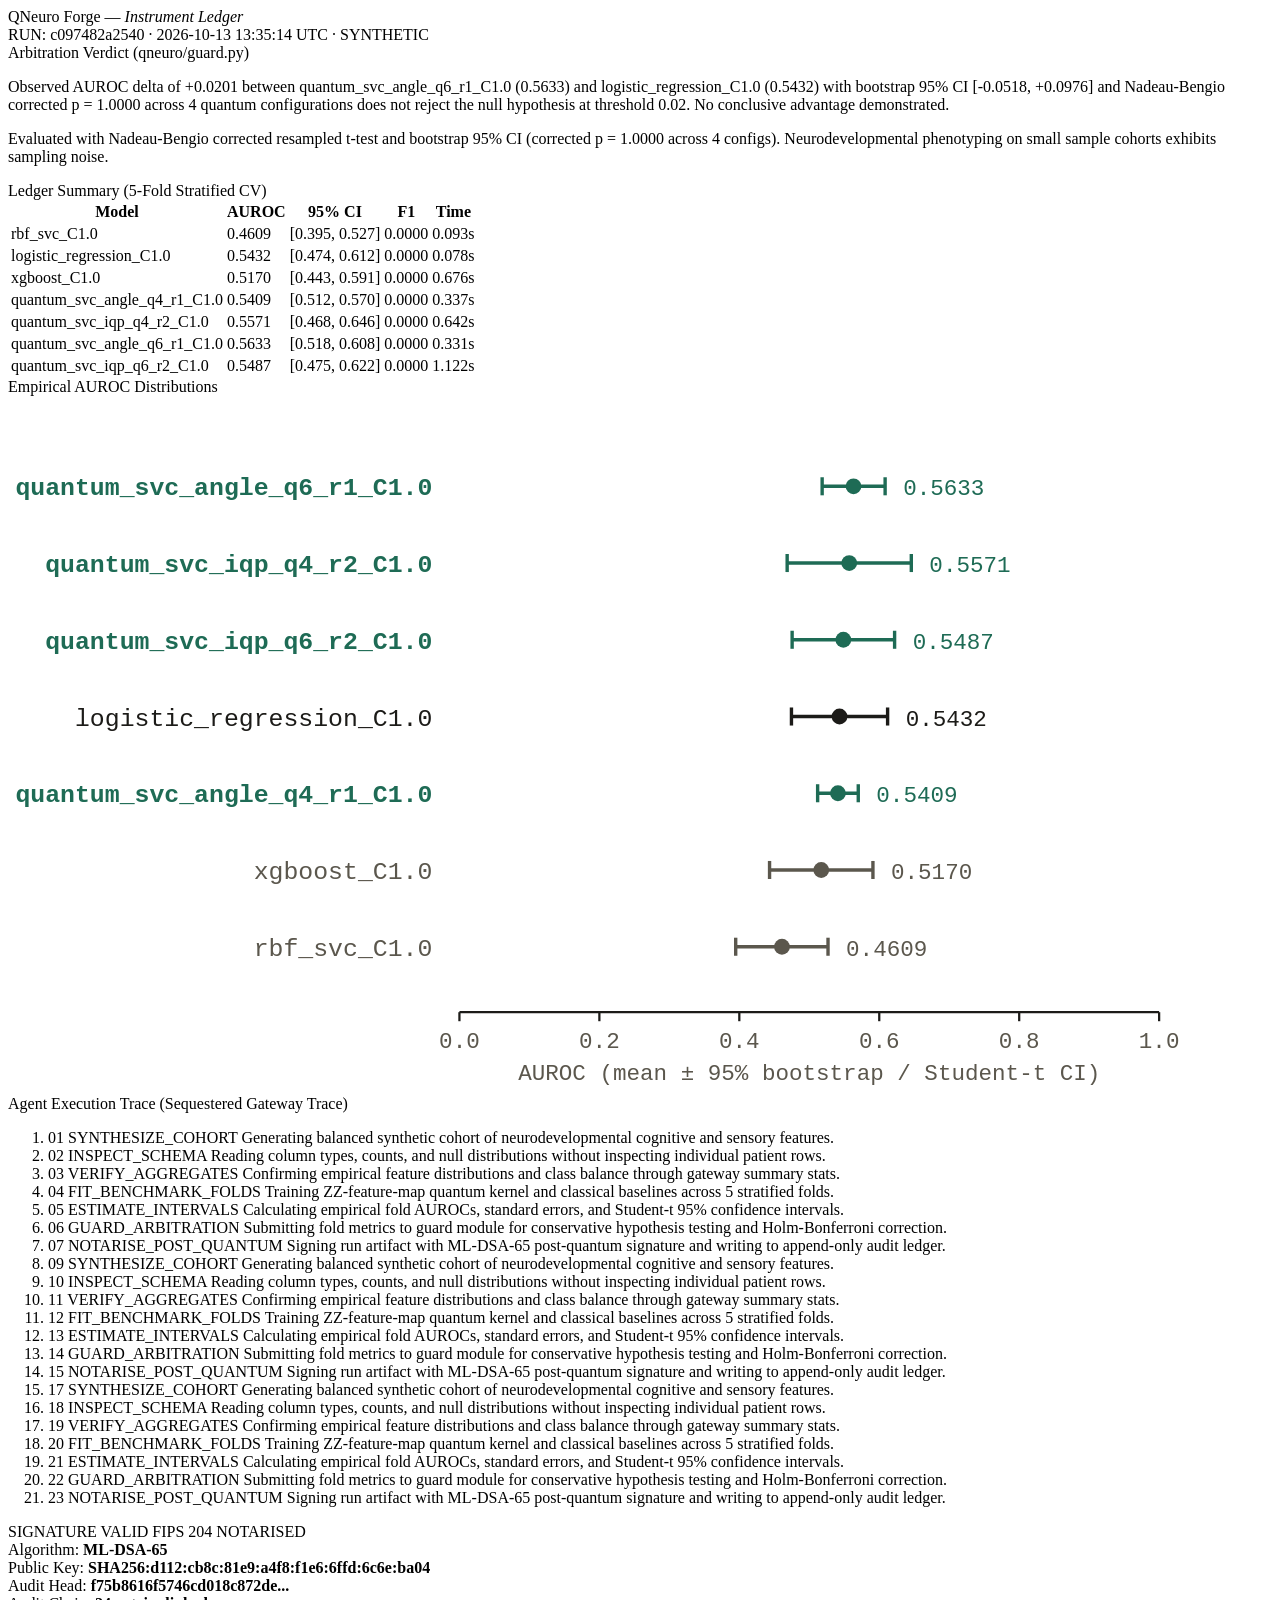
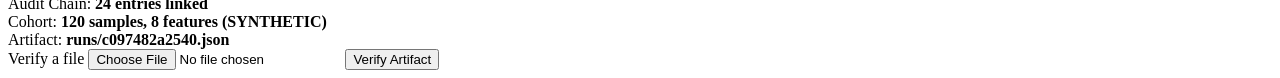
==== public/index.html @ b68f88d1 "feat: complete QNeuro Forge toolkit with post-quantum signed benchmarks and instrument ledger UI" ====
<!DOCTYPE html>
<html lang="en">
<head>
  <meta charset="utf-8">
  <meta name="viewport" content="width=device-width, initial-scale=1">
  <title>QNeuro Forge &mdash; Benchmark Ledger</title>
  <link rel="stylesheet" href="/static/fonts.css">
  <link rel="stylesheet" href="/static/style.css">
</head>
<body>

  
  

  
  

  
  

  
  

  
  <header class="header-strip">
    <div class="header-wordmark">
      QNeuro Forge &mdash; <em>Instrument Ledger</em>
    </div>
    <div class="header-meta">
      RUN: <span>c097482a2540</span> &middot;
      <span>2026-10-13 13:35:14 UTC</span> &middot;
      <span class="tag-synthetic">SYNTHETIC</span>
    </div>
  </header>

  
  <section class="verdict-region">
    <div class="verdict-lead">Arbitration Verdict (qneuro/guard.py)</div>
    <p class="verdict-sentence">
      Observed AUROC delta of +0.0201 between quantum_svc_angle_q6_r1_C1.0 (0.5633) and logistic_regression_C1.0 (0.5432) with bootstrap 95% CI [-0.0518, +0.0976] and Nadeau-Bengio corrected p = 1.0000 across 4 quantum configurations does not reject the null hypothesis at threshold 0.02. No conclusive advantage demonstrated.
    </p>
    <p class="verdict-context">
      Evaluated with Nadeau-Bengio corrected resampled t-test and bootstrap 95% CI (corrected p = 1.0000 across 4 configs). Neurodevelopmental phenotyping on small sample cohorts exhibits sampling noise.
    </p>
  </section>

  
  <section class="ledger-grid">
    <div class="ledger-col-table">
      <div class="section-label">Ledger Summary (5-Fold Stratified CV)</div>
      <div class="ledger-table-wrap">
        <table class="ledger-table">
          <thead>
            <tr>
              <th scope="col">Model</th>
              <th scope="col" class="num">AUROC</th>
              <th scope="col" class="num">95% CI</th>
              <th scope="col" class="num">F1</th>
              <th scope="col" class="num">Time</th>
            </tr>
          </thead>
          <tbody>
            
            
            <tr class="row-other">
              <td class="model-cell">rbf_svc_C1.0</td>
              <td class="num">0.4609</td>
              <td class="num">
                
                  [0.395, 0.527]
                
              </td>
              <td class="num">0.0000</td>
              <td class="num">0.093s</td>
            </tr>
            
            
            <tr class="row-best-classical">
              <td class="model-cell">logistic_regression_C1.0</td>
              <td class="num">0.5432</td>
              <td class="num">
                
                  [0.474, 0.612]
                
              </td>
              <td class="num">0.0000</td>
              <td class="num">0.078s</td>
            </tr>
            
            
            <tr class="row-other">
              <td class="model-cell">xgboost_C1.0</td>
              <td class="num">0.5170</td>
              <td class="num">
                
                  [0.443, 0.591]
                
              </td>
              <td class="num">0.0000</td>
              <td class="num">0.676s</td>
            </tr>
            

            
            <tr class="row-quantum">
              <td class="model-cell">quantum_svc_angle_q4_r1_C1.0</td>
              <td class="num">0.5409</td>
              <td class="num">
                
                  [0.512, 0.570]
                
              </td>
              <td class="num">0.0000</td>
              <td class="num">0.337s</td>
            </tr>
            
            <tr class="row-quantum">
              <td class="model-cell">quantum_svc_iqp_q4_r2_C1.0</td>
              <td class="num">0.5571</td>
              <td class="num">
                
                  [0.468, 0.646]
                
              </td>
              <td class="num">0.0000</td>
              <td class="num">0.642s</td>
            </tr>
            
            <tr class="row-quantum">
              <td class="model-cell">quantum_svc_angle_q6_r1_C1.0</td>
              <td class="num">0.5633</td>
              <td class="num">
                
                  [0.518, 0.608]
                
              </td>
              <td class="num">0.0000</td>
              <td class="num">0.331s</td>
            </tr>
            
            <tr class="row-quantum">
              <td class="model-cell">quantum_svc_iqp_q6_r2_C1.0</td>
              <td class="num">0.5487</td>
              <td class="num">
                
                  [0.475, 0.622]
                
              </td>
              <td class="num">0.0000</td>
              <td class="num">1.122s</td>
            </tr>
            
          </tbody>
        </table>
      </div>
    </div>

    <div class="ledger-col-plot">
      <div class="section-label">Empirical AUROC Distributions</div>
      <div class="plot-container">
        <svg class="plot-svg" viewBox="0 0 560 308" xmlns="http://www.w3.org/2000/svg">
  <line x1="200" y1="273" x2="510" y2="273" stroke="#1C1B18" stroke-width="1" />
  <line x1="200.0" y1="273" x2="200.0" y2="277" stroke="#1C1B18" stroke-width="1" />
  <text x="200.0" y="289" font-family="'IBM Plex Mono', monospace" font-size="10" fill="#5B574D" text-anchor="middle">0.0</text>
  <line x1="262.0" y1="273" x2="262.0" y2="277" stroke="#1C1B18" stroke-width="1" />
  <text x="262.0" y="289" font-family="'IBM Plex Mono', monospace" font-size="10" fill="#5B574D" text-anchor="middle">0.2</text>
  <line x1="324.0" y1="273" x2="324.0" y2="277" stroke="#1C1B18" stroke-width="1" />
  <text x="324.0" y="289" font-family="'IBM Plex Mono', monospace" font-size="10" fill="#5B574D" text-anchor="middle">0.4</text>
  <line x1="386.0" y1="273" x2="386.0" y2="277" stroke="#1C1B18" stroke-width="1" />
  <text x="386.0" y="289" font-family="'IBM Plex Mono', monospace" font-size="10" fill="#5B574D" text-anchor="middle">0.6</text>
  <line x1="448.0" y1="273" x2="448.0" y2="277" stroke="#1C1B18" stroke-width="1" />
  <text x="448.0" y="289" font-family="'IBM Plex Mono', monospace" font-size="10" fill="#5B574D" text-anchor="middle">0.8</text>
  <line x1="510.0" y1="273" x2="510.0" y2="277" stroke="#1C1B18" stroke-width="1" />
  <text x="510.0" y="289" font-family="'IBM Plex Mono', monospace" font-size="10" fill="#5B574D" text-anchor="middle">1.0</text>
  <text x="355.0" y="303" font-family="'IBM Plex Mono', monospace" font-size="10" fill="#5B574D" text-anchor="middle">AUROC (mean ± 95% bootstrap / Student-t CI)</text>
  <text x="188" y="44" font-family="'IBM Plex Mono', monospace" font-size="11" font-weight="600" fill="#1E6B55" text-anchor="end">quantum_svc_angle_q6_r1_C1.0</text>
  <line x1="360.7" y1="40" x2="388.6" y2="40" stroke="#1E6B55" stroke-width="1.5" />
  <line x1="360.7" y1="36" x2="360.7" y2="44" stroke="#1E6B55" stroke-width="1.5" />
  <line x1="388.6" y1="36" x2="388.6" y2="44" stroke="#1E6B55" stroke-width="1.5" />
  <circle cx="374.6" cy="40" r="3.5" fill="#1E6B55" />
  <text x="396.6" y="44" font-family="'IBM Plex Mono', monospace" font-size="10" fill="#1E6B55">0.5633</text>
  <text x="188" y="78" font-family="'IBM Plex Mono', monospace" font-size="11" font-weight="600" fill="#1E6B55" text-anchor="end">quantum_svc_iqp_q4_r2_C1.0</text>
  <line x1="345.2" y1="74" x2="400.2" y2="74" stroke="#1E6B55" stroke-width="1.5" />
  <line x1="345.2" y1="70" x2="345.2" y2="78" stroke="#1E6B55" stroke-width="1.5" />
  <line x1="400.2" y1="70" x2="400.2" y2="78" stroke="#1E6B55" stroke-width="1.5" />
  <circle cx="372.7" cy="74" r="3.5" fill="#1E6B55" />
  <text x="408.2" y="78" font-family="'IBM Plex Mono', monospace" font-size="10" fill="#1E6B55">0.5571</text>
  <text x="188" y="112" font-family="'IBM Plex Mono', monospace" font-size="11" font-weight="600" fill="#1E6B55" text-anchor="end">quantum_svc_iqp_q6_r2_C1.0</text>
  <line x1="347.4" y1="108" x2="392.8" y2="108" stroke="#1E6B55" stroke-width="1.5" />
  <line x1="347.4" y1="104" x2="347.4" y2="112" stroke="#1E6B55" stroke-width="1.5" />
  <line x1="392.8" y1="104" x2="392.8" y2="112" stroke="#1E6B55" stroke-width="1.5" />
  <circle cx="370.1" cy="108" r="3.5" fill="#1E6B55" />
  <text x="400.8" y="112" font-family="'IBM Plex Mono', monospace" font-size="10" fill="#1E6B55">0.5487</text>
  <text x="188" y="146" font-family="'IBM Plex Mono', monospace" font-size="11" font-weight="500" fill="#1C1B18" text-anchor="end">logistic_regression_C1.0</text>
  <line x1="347.1" y1="142" x2="389.7" y2="142" stroke="#1C1B18" stroke-width="1.5" />
  <line x1="347.1" y1="138" x2="347.1" y2="146" stroke="#1C1B18" stroke-width="1.5" />
  <line x1="389.7" y1="138" x2="389.7" y2="146" stroke="#1C1B18" stroke-width="1.5" />
  <circle cx="368.4" cy="142" r="3.5" fill="#1C1B18" />
  <text x="397.7" y="146" font-family="'IBM Plex Mono', monospace" font-size="10" fill="#1C1B18">0.5432</text>
  <text x="188" y="180" font-family="'IBM Plex Mono', monospace" font-size="11" font-weight="600" fill="#1E6B55" text-anchor="end">quantum_svc_angle_q4_r1_C1.0</text>
  <line x1="358.7" y1="176" x2="376.7" y2="176" stroke="#1E6B55" stroke-width="1.5" />
  <line x1="358.7" y1="172" x2="358.7" y2="180" stroke="#1E6B55" stroke-width="1.5" />
  <line x1="376.7" y1="172" x2="376.7" y2="180" stroke="#1E6B55" stroke-width="1.5" />
  <circle cx="367.7" cy="176" r="3.5" fill="#1E6B55" />
  <text x="384.7" y="180" font-family="'IBM Plex Mono', monospace" font-size="10" fill="#1E6B55">0.5409</text>
  <text x="188" y="214" font-family="'IBM Plex Mono', monospace" font-size="11" font-weight="400" fill="#5B574D" text-anchor="end">xgboost_C1.0</text>
  <line x1="337.4" y1="210" x2="383.2" y2="210" stroke="#5B574D" stroke-width="1.5" />
  <line x1="337.4" y1="206" x2="337.4" y2="214" stroke="#5B574D" stroke-width="1.5" />
  <line x1="383.2" y1="206" x2="383.2" y2="214" stroke="#5B574D" stroke-width="1.5" />
  <circle cx="360.3" cy="210" r="3.5" fill="#5B574D" />
  <text x="391.2" y="214" font-family="'IBM Plex Mono', monospace" font-size="10" fill="#5B574D">0.5170</text>
  <text x="188" y="248" font-family="'IBM Plex Mono', monospace" font-size="11" font-weight="400" fill="#5B574D" text-anchor="end">rbf_svc_C1.0</text>
  <line x1="322.4" y1="244" x2="363.3" y2="244" stroke="#5B574D" stroke-width="1.5" />
  <line x1="322.4" y1="240" x2="322.4" y2="248" stroke="#5B574D" stroke-width="1.5" />
  <line x1="363.3" y1="240" x2="363.3" y2="248" stroke="#5B574D" stroke-width="1.5" />
  <circle cx="342.9" cy="244" r="3.5" fill="#5B574D" />
  <text x="371.3" y="248" font-family="'IBM Plex Mono', monospace" font-size="10" fill="#5B574D">0.4609</text>
</svg>
      </div>
    </div>
  </section>

  
  <section class="agent-log-region">
    <div class="section-label">Agent Execution Trace (Sequestered Gateway Trace)</div>
    <ol class="agent-log-list">
      
        
        <li class="agent-log-item">
          <span class="log-step">01</span>
          <span class="log-action">SYNTHESIZE_COHORT</span>
          <span class="log-reason">Generating balanced synthetic cohort of neurodevelopmental cognitive and sensory features.</span>
        </li>
        
        <li class="agent-log-item">
          <span class="log-step">02</span>
          <span class="log-action">INSPECT_SCHEMA</span>
          <span class="log-reason">Reading column types, counts, and null distributions without inspecting individual patient rows.</span>
        </li>
        
        <li class="agent-log-item">
          <span class="log-step">03</span>
          <span class="log-action">VERIFY_AGGREGATES</span>
          <span class="log-reason">Confirming empirical feature distributions and class balance through gateway summary stats.</span>
        </li>
        
        <li class="agent-log-item">
          <span class="log-step">04</span>
          <span class="log-action">FIT_BENCHMARK_FOLDS</span>
          <span class="log-reason">Training ZZ-feature-map quantum kernel and classical baselines across 5 stratified folds.</span>
        </li>
        
        <li class="agent-log-item">
          <span class="log-step">05</span>
          <span class="log-action">ESTIMATE_INTERVALS</span>
          <span class="log-reason">Calculating empirical fold AUROCs, standard errors, and Student-t 95% confidence intervals.</span>
        </li>
        
        <li class="agent-log-item">
          <span class="log-step">06</span>
          <span class="log-action">GUARD_ARBITRATION</span>
          <span class="log-reason">Submitting fold metrics to guard module for conservative hypothesis testing and Holm-Bonferroni correction.</span>
        </li>
        
        <li class="agent-log-item">
          <span class="log-step">07</span>
          <span class="log-action">NOTARISE_POST_QUANTUM</span>
          <span class="log-reason">Signing run artifact with ML-DSA-65 post-quantum signature and writing to append-only audit ledger.</span>
        </li>
        
        <li class="agent-log-item">
          <span class="log-step">09</span>
          <span class="log-action">SYNTHESIZE_COHORT</span>
          <span class="log-reason">Generating balanced synthetic cohort of neurodevelopmental cognitive and sensory features.</span>
        </li>
        
        <li class="agent-log-item">
          <span class="log-step">10</span>
          <span class="log-action">INSPECT_SCHEMA</span>
          <span class="log-reason">Reading column types, counts, and null distributions without inspecting individual patient rows.</span>
        </li>
        
        <li class="agent-log-item">
          <span class="log-step">11</span>
          <span class="log-action">VERIFY_AGGREGATES</span>
          <span class="log-reason">Confirming empirical feature distributions and class balance through gateway summary stats.</span>
        </li>
        
        <li class="agent-log-item">
          <span class="log-step">12</span>
          <span class="log-action">FIT_BENCHMARK_FOLDS</span>
          <span class="log-reason">Training ZZ-feature-map quantum kernel and classical baselines across 5 stratified folds.</span>
        </li>
        
        <li class="agent-log-item">
          <span class="log-step">13</span>
          <span class="log-action">ESTIMATE_INTERVALS</span>
          <span class="log-reason">Calculating empirical fold AUROCs, standard errors, and Student-t 95% confidence intervals.</span>
        </li>
        
        <li class="agent-log-item">
          <span class="log-step">14</span>
          <span class="log-action">GUARD_ARBITRATION</span>
          <span class="log-reason">Submitting fold metrics to guard module for conservative hypothesis testing and Holm-Bonferroni correction.</span>
        </li>
        
        <li class="agent-log-item">
          <span class="log-step">15</span>
          <span class="log-action">NOTARISE_POST_QUANTUM</span>
          <span class="log-reason">Signing run artifact with ML-DSA-65 post-quantum signature and writing to append-only audit ledger.</span>
        </li>
        
        <li class="agent-log-item">
          <span class="log-step">17</span>
          <span class="log-action">SYNTHESIZE_COHORT</span>
          <span class="log-reason">Generating balanced synthetic cohort of neurodevelopmental cognitive and sensory features.</span>
        </li>
        
        <li class="agent-log-item">
          <span class="log-step">18</span>
          <span class="log-action">INSPECT_SCHEMA</span>
          <span class="log-reason">Reading column types, counts, and null distributions without inspecting individual patient rows.</span>
        </li>
        
        <li class="agent-log-item">
          <span class="log-step">19</span>
          <span class="log-action">VERIFY_AGGREGATES</span>
          <span class="log-reason">Confirming empirical feature distributions and class balance through gateway summary stats.</span>
        </li>
        
        <li class="agent-log-item">
          <span class="log-step">20</span>
          <span class="log-action">FIT_BENCHMARK_FOLDS</span>
          <span class="log-reason">Training ZZ-feature-map quantum kernel and classical baselines across 5 stratified folds.</span>
        </li>
        
        <li class="agent-log-item">
          <span class="log-step">21</span>
          <span class="log-action">ESTIMATE_INTERVALS</span>
          <span class="log-reason">Calculating empirical fold AUROCs, standard errors, and Student-t 95% confidence intervals.</span>
        </li>
        
        <li class="agent-log-item">
          <span class="log-step">22</span>
          <span class="log-action">GUARD_ARBITRATION</span>
          <span class="log-reason">Submitting fold metrics to guard module for conservative hypothesis testing and Holm-Bonferroni correction.</span>
        </li>
        
        <li class="agent-log-item">
          <span class="log-step">23</span>
          <span class="log-action">NOTARISE_POST_QUANTUM</span>
          <span class="log-reason">Signing run artifact with ML-DSA-65 post-quantum signature and writing to append-only audit ledger.</span>
        </li>
        
      
    </ol>
  </section>

  
  <section class="provenance-region">
    <div>
      
      <div class="stamp stamp-verified">
        SIGNATURE VALID
        <span class="stamp-sub">FIPS 204 NOTARISED</span>
      </div>
      
    </div>

    <div class="provenance-details">
      <div>Algorithm: <strong>ML-DSA-65</strong></div>
      <div>Public Key: <strong>SHA256:d112:cb8c:81e9:a4f8:f1e6:6ffd:6c6e:ba04</strong></div>
      <div>Audit Head: <strong>f75b8616f5746cd018c872de...</strong></div>
      <div>Audit Chain: <strong>24 entries linked</strong></div>
      <div>Cohort: <strong>120 samples, 8 features (SYNTHETIC)</strong></div>
      <div>Artifact: <strong>runs/c097482a2540.json</strong></div>
    </div>

    <div class="provenance-verify-box">
      <form action="/verify" method="post" enctype="multipart/form-data">
        <label for="run_file">Verify a file</label>
        <input type="file" id="run_file" name="run_file" accept=".json" required>
        <button type="submit" class="verify-button">Verify Artifact</button>
      </form>
    </div>
  </section>

  

</body>
</html>
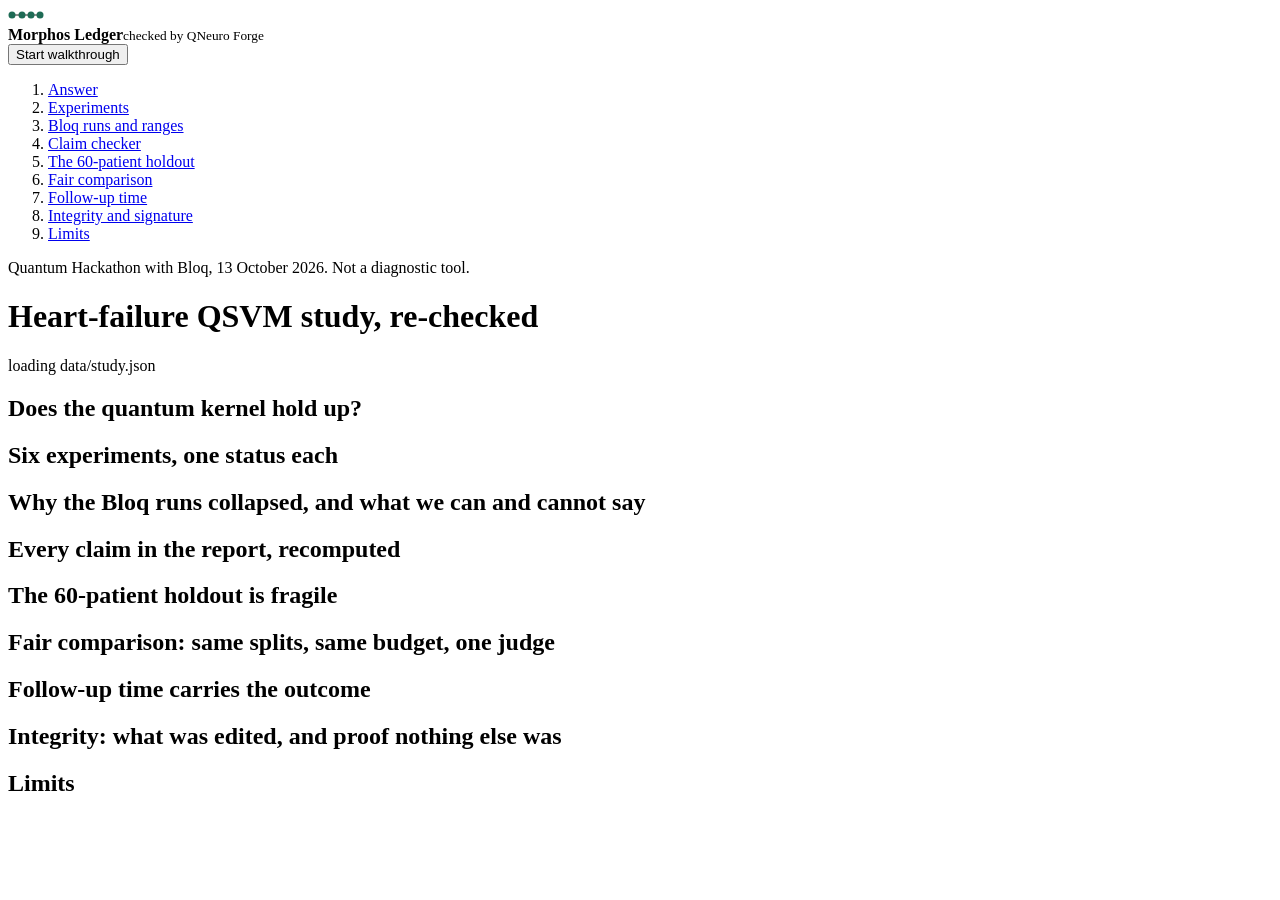
==== commit 901b0317: "Add Morphos study ledger, signed verification and walkthrough demo" ====
--- a/public/index.html
+++ b/public/index.html
@@ -3,389 +3,54 @@
 <head>
   <meta charset="utf-8">
   <meta name="viewport" content="width=device-width, initial-scale=1">
-  <title>QNeuro Forge &mdash; Benchmark Ledger</title>
+  <title>Morphos Ledger: QSVM on heart failure records, re-checked</title>
+  <meta name="description" content="Every number from the Team Morphos Bloq hackathon study, recomputed, checked and signed with post-quantum cryptography.">
   <link rel="stylesheet" href="/static/fonts.css">
-  <link rel="stylesheet" href="/static/style.css">
+  <link rel="stylesheet" href="/study/study.css">
 </head>
 <body>
-
-  
-  
-
-  
-  
-
-  
-  
-
-  
-  
-
-  
-  <header class="header-strip">
-    <div class="header-wordmark">
-      QNeuro Forge &mdash; <em>Instrument Ledger</em>
+<div class="shell">
+  <nav class="side" aria-label="Sections">
+    <div class="brand">
+      <svg width="36" height="14" viewBox="0 0 36 14" role="img" aria-label="Four qubits joined by one line">
+        <line x1="4" y1="7" x2="32" y2="7" stroke="#1C1B18" stroke-width="1"/>
+        <circle cx="4" cy="7" r="3.5" fill="#1E6B55"/><circle cx="14" cy="7" r="3.5" fill="#1E6B55"/>
+        <circle cx="23" cy="7" r="3.5" fill="#1E6B55"/><circle cx="32" cy="7" r="3.5" fill="#1E6B55"/>
+      </svg>
+      <div><b>Morphos Ledger</b><small>checked by QNeuro Forge</small></div>
     </div>
-    <div class="header-meta">
-      RUN: <span>c097482a2540</span> &middot;
-      <span>2026-10-13 13:35:14 UTC</span> &middot;
-      <span class="tag-synthetic">SYNTHETIC</span>
-    </div>
-  </header>
-
-  
-  <section class="verdict-region">
-    <div class="verdict-lead">Arbitration Verdict (qneuro/guard.py)</div>
-    <p class="verdict-sentence">
-      Observed AUROC delta of +0.0201 between quantum_svc_angle_q6_r1_C1.0 (0.5633) and logistic_regression_C1.0 (0.5432) with bootstrap 95% CI [-0.0518, +0.0976] and Nadeau-Bengio corrected p = 1.0000 across 4 quantum configurations does not reject the null hypothesis at threshold 0.02. No conclusive advantage demonstrated.
-    </p>
-    <p class="verdict-context">
-      Evaluated with Nadeau-Bengio corrected resampled t-test and bootstrap 95% CI (corrected p = 1.0000 across 4 configs). Neurodevelopmental phenotyping on small sample cohorts exhibits sampling noise.
-    </p>
-  </section>
-
-  
-  <section class="ledger-grid">
-    <div class="ledger-col-table">
-      <div class="section-label">Ledger Summary (5-Fold Stratified CV)</div>
-      <div class="ledger-table-wrap">
-        <table class="ledger-table">
-          <thead>
-            <tr>
-              <th scope="col">Model</th>
-              <th scope="col" class="num">AUROC</th>
-              <th scope="col" class="num">95% CI</th>
-              <th scope="col" class="num">F1</th>
-              <th scope="col" class="num">Time</th>
-            </tr>
-          </thead>
-          <tbody>
-            
-            
-            <tr class="row-other">
-              <td class="model-cell">rbf_svc_C1.0</td>
-              <td class="num">0.4609</td>
-              <td class="num">
-                
-                  [0.395, 0.527]
-                
-              </td>
-              <td class="num">0.0000</td>
-              <td class="num">0.093s</td>
-            </tr>
-            
-            
-            <tr class="row-best-classical">
-              <td class="model-cell">logistic_regression_C1.0</td>
-              <td class="num">0.5432</td>
-              <td class="num">
-                
-                  [0.474, 0.612]
-                
-              </td>
-              <td class="num">0.0000</td>
-              <td class="num">0.078s</td>
-            </tr>
-            
-            
-            <tr class="row-other">
-              <td class="model-cell">xgboost_C1.0</td>
-              <td class="num">0.5170</td>
-              <td class="num">
-                
-                  [0.443, 0.591]
-                
-              </td>
-              <td class="num">0.0000</td>
-              <td class="num">0.676s</td>
-            </tr>
-            
-
-            
-            <tr class="row-quantum">
-              <td class="model-cell">quantum_svc_angle_q4_r1_C1.0</td>
-              <td class="num">0.5409</td>
-              <td class="num">
-                
-                  [0.512, 0.570]
-                
-              </td>
-              <td class="num">0.0000</td>
-              <td class="num">0.337s</td>
-            </tr>
-            
-            <tr class="row-quantum">
-              <td class="model-cell">quantum_svc_iqp_q4_r2_C1.0</td>
-              <td class="num">0.5571</td>
-              <td class="num">
-                
-                  [0.468, 0.646]
-                
-              </td>
-              <td class="num">0.0000</td>
-              <td class="num">0.642s</td>
-            </tr>
-            
-            <tr class="row-quantum">
-              <td class="model-cell">quantum_svc_angle_q6_r1_C1.0</td>
-              <td class="num">0.5633</td>
-              <td class="num">
-                
-                  [0.518, 0.608]
-                
-              </td>
-              <td class="num">0.0000</td>
-              <td class="num">0.331s</td>
-            </tr>
-            
-            <tr class="row-quantum">
-              <td class="model-cell">quantum_svc_iqp_q6_r2_C1.0</td>
-              <td class="num">0.5487</td>
-              <td class="num">
-                
-                  [0.475, 0.622]
-                
-              </td>
-              <td class="num">0.0000</td>
-              <td class="num">1.122s</td>
-            </tr>
-            
-          </tbody>
-        </table>
-      </div>
-    </div>
-
-    <div class="ledger-col-plot">
-      <div class="section-label">Empirical AUROC Distributions</div>
-      <div class="plot-container">
-        <svg class="plot-svg" viewBox="0 0 560 308" xmlns="http://www.w3.org/2000/svg">
-  <line x1="200" y1="273" x2="510" y2="273" stroke="#1C1B18" stroke-width="1" />
-  <line x1="200.0" y1="273" x2="200.0" y2="277" stroke="#1C1B18" stroke-width="1" />
-  <text x="200.0" y="289" font-family="'IBM Plex Mono', monospace" font-size="10" fill="#5B574D" text-anchor="middle">0.0</text>
-  <line x1="262.0" y1="273" x2="262.0" y2="277" stroke="#1C1B18" stroke-width="1" />
-  <text x="262.0" y="289" font-family="'IBM Plex Mono', monospace" font-size="10" fill="#5B574D" text-anchor="middle">0.2</text>
-  <line x1="324.0" y1="273" x2="324.0" y2="277" stroke="#1C1B18" stroke-width="1" />
-  <text x="324.0" y="289" font-family="'IBM Plex Mono', monospace" font-size="10" fill="#5B574D" text-anchor="middle">0.4</text>
-  <line x1="386.0" y1="273" x2="386.0" y2="277" stroke="#1C1B18" stroke-width="1" />
-  <text x="386.0" y="289" font-family="'IBM Plex Mono', monospace" font-size="10" fill="#5B574D" text-anchor="middle">0.6</text>
-  <line x1="448.0" y1="273" x2="448.0" y2="277" stroke="#1C1B18" stroke-width="1" />
-  <text x="448.0" y="289" font-family="'IBM Plex Mono', monospace" font-size="10" fill="#5B574D" text-anchor="middle">0.8</text>
-  <line x1="510.0" y1="273" x2="510.0" y2="277" stroke="#1C1B18" stroke-width="1" />
-  <text x="510.0" y="289" font-family="'IBM Plex Mono', monospace" font-size="10" fill="#5B574D" text-anchor="middle">1.0</text>
-  <text x="355.0" y="303" font-family="'IBM Plex Mono', monospace" font-size="10" fill="#5B574D" text-anchor="middle">AUROC (mean ± 95% bootstrap / Student-t CI)</text>
-  <text x="188" y="44" font-family="'IBM Plex Mono', monospace" font-size="11" font-weight="600" fill="#1E6B55" text-anchor="end">quantum_svc_angle_q6_r1_C1.0</text>
-  <line x1="360.7" y1="40" x2="388.6" y2="40" stroke="#1E6B55" stroke-width="1.5" />
-  <line x1="360.7" y1="36" x2="360.7" y2="44" stroke="#1E6B55" stroke-width="1.5" />
-  <line x1="388.6" y1="36" x2="388.6" y2="44" stroke="#1E6B55" stroke-width="1.5" />
-  <circle cx="374.6" cy="40" r="3.5" fill="#1E6B55" />
-  <text x="396.6" y="44" font-family="'IBM Plex Mono', monospace" font-size="10" fill="#1E6B55">0.5633</text>
-  <text x="188" y="78" font-family="'IBM Plex Mono', monospace" font-size="11" font-weight="600" fill="#1E6B55" text-anchor="end">quantum_svc_iqp_q4_r2_C1.0</text>
-  <line x1="345.2" y1="74" x2="400.2" y2="74" stroke="#1E6B55" stroke-width="1.5" />
-  <line x1="345.2" y1="70" x2="345.2" y2="78" stroke="#1E6B55" stroke-width="1.5" />
-  <line x1="400.2" y1="70" x2="400.2" y2="78" stroke="#1E6B55" stroke-width="1.5" />
-  <circle cx="372.7" cy="74" r="3.5" fill="#1E6B55" />
-  <text x="408.2" y="78" font-family="'IBM Plex Mono', monospace" font-size="10" fill="#1E6B55">0.5571</text>
-  <text x="188" y="112" font-family="'IBM Plex Mono', monospace" font-size="11" font-weight="600" fill="#1E6B55" text-anchor="end">quantum_svc_iqp_q6_r2_C1.0</text>
-  <line x1="347.4" y1="108" x2="392.8" y2="108" stroke="#1E6B55" stroke-width="1.5" />
-  <line x1="347.4" y1="104" x2="347.4" y2="112" stroke="#1E6B55" stroke-width="1.5" />
-  <line x1="392.8" y1="104" x2="392.8" y2="112" stroke="#1E6B55" stroke-width="1.5" />
-  <circle cx="370.1" cy="108" r="3.5" fill="#1E6B55" />
-  <text x="400.8" y="112" font-family="'IBM Plex Mono', monospace" font-size="10" fill="#1E6B55">0.5487</text>
-  <text x="188" y="146" font-family="'IBM Plex Mono', monospace" font-size="11" font-weight="500" fill="#1C1B18" text-anchor="end">logistic_regression_C1.0</text>
-  <line x1="347.1" y1="142" x2="389.7" y2="142" stroke="#1C1B18" stroke-width="1.5" />
-  <line x1="347.1" y1="138" x2="347.1" y2="146" stroke="#1C1B18" stroke-width="1.5" />
-  <line x1="389.7" y1="138" x2="389.7" y2="146" stroke="#1C1B18" stroke-width="1.5" />
-  <circle cx="368.4" cy="142" r="3.5" fill="#1C1B18" />
-  <text x="397.7" y="146" font-family="'IBM Plex Mono', monospace" font-size="10" fill="#1C1B18">0.5432</text>
-  <text x="188" y="180" font-family="'IBM Plex Mono', monospace" font-size="11" font-weight="600" fill="#1E6B55" text-anchor="end">quantum_svc_angle_q4_r1_C1.0</text>
-  <line x1="358.7" y1="176" x2="376.7" y2="176" stroke="#1E6B55" stroke-width="1.5" />
-  <line x1="358.7" y1="172" x2="358.7" y2="180" stroke="#1E6B55" stroke-width="1.5" />
-  <line x1="376.7" y1="172" x2="376.7" y2="180" stroke="#1E6B55" stroke-width="1.5" />
-  <circle cx="367.7" cy="176" r="3.5" fill="#1E6B55" />
-  <text x="384.7" y="180" font-family="'IBM Plex Mono', monospace" font-size="10" fill="#1E6B55">0.5409</text>
-  <text x="188" y="214" font-family="'IBM Plex Mono', monospace" font-size="11" font-weight="400" fill="#5B574D" text-anchor="end">xgboost_C1.0</text>
-  <line x1="337.4" y1="210" x2="383.2" y2="210" stroke="#5B574D" stroke-width="1.5" />
-  <line x1="337.4" y1="206" x2="337.4" y2="214" stroke="#5B574D" stroke-width="1.5" />
-  <line x1="383.2" y1="206" x2="383.2" y2="214" stroke="#5B574D" stroke-width="1.5" />
-  <circle cx="360.3" cy="210" r="3.5" fill="#5B574D" />
-  <text x="391.2" y="214" font-family="'IBM Plex Mono', monospace" font-size="10" fill="#5B574D">0.5170</text>
-  <text x="188" y="248" font-family="'IBM Plex Mono', monospace" font-size="11" font-weight="400" fill="#5B574D" text-anchor="end">rbf_svc_C1.0</text>
-  <line x1="322.4" y1="244" x2="363.3" y2="244" stroke="#5B574D" stroke-width="1.5" />
-  <line x1="322.4" y1="240" x2="322.4" y2="248" stroke="#5B574D" stroke-width="1.5" />
-  <line x1="363.3" y1="240" x2="363.3" y2="248" stroke="#5B574D" stroke-width="1.5" />
-  <circle cx="342.9" cy="244" r="3.5" fill="#5B574D" />
-  <text x="371.3" y="248" font-family="'IBM Plex Mono', monospace" font-size="10" fill="#5B574D">0.4609</text>
-</svg>
-      </div>
-    </div>
-  </section>
-
-  
-  <section class="agent-log-region">
-    <div class="section-label">Agent Execution Trace (Sequestered Gateway Trace)</div>
-    <ol class="agent-log-list">
-      
-        
-        <li class="agent-log-item">
-          <span class="log-step">01</span>
-          <span class="log-action">SYNTHESIZE_COHORT</span>
-          <span class="log-reason">Generating balanced synthetic cohort of neurodevelopmental cognitive and sensory features.</span>
-        </li>
-        
-        <li class="agent-log-item">
-          <span class="log-step">02</span>
-          <span class="log-action">INSPECT_SCHEMA</span>
-          <span class="log-reason">Reading column types, counts, and null distributions without inspecting individual patient rows.</span>
-        </li>
-        
-        <li class="agent-log-item">
-          <span class="log-step">03</span>
-          <span class="log-action">VERIFY_AGGREGATES</span>
-          <span class="log-reason">Confirming empirical feature distributions and class balance through gateway summary stats.</span>
-        </li>
-        
-        <li class="agent-log-item">
-          <span class="log-step">04</span>
-          <span class="log-action">FIT_BENCHMARK_FOLDS</span>
-          <span class="log-reason">Training ZZ-feature-map quantum kernel and classical baselines across 5 stratified folds.</span>
-        </li>
-        
-        <li class="agent-log-item">
-          <span class="log-step">05</span>
-          <span class="log-action">ESTIMATE_INTERVALS</span>
-          <span class="log-reason">Calculating empirical fold AUROCs, standard errors, and Student-t 95% confidence intervals.</span>
-        </li>
-        
-        <li class="agent-log-item">
-          <span class="log-step">06</span>
-          <span class="log-action">GUARD_ARBITRATION</span>
-          <span class="log-reason">Submitting fold metrics to guard module for conservative hypothesis testing and Holm-Bonferroni correction.</span>
-        </li>
-        
-        <li class="agent-log-item">
-          <span class="log-step">07</span>
-          <span class="log-action">NOTARISE_POST_QUANTUM</span>
-          <span class="log-reason">Signing run artifact with ML-DSA-65 post-quantum signature and writing to append-only audit ledger.</span>
-        </li>
-        
-        <li class="agent-log-item">
-          <span class="log-step">09</span>
-          <span class="log-action">SYNTHESIZE_COHORT</span>
-          <span class="log-reason">Generating balanced synthetic cohort of neurodevelopmental cognitive and sensory features.</span>
-        </li>
-        
-        <li class="agent-log-item">
-          <span class="log-step">10</span>
-          <span class="log-action">INSPECT_SCHEMA</span>
-          <span class="log-reason">Reading column types, counts, and null distributions without inspecting individual patient rows.</span>
-        </li>
-        
-        <li class="agent-log-item">
-          <span class="log-step">11</span>
-          <span class="log-action">VERIFY_AGGREGATES</span>
-          <span class="log-reason">Confirming empirical feature distributions and class balance through gateway summary stats.</span>
-        </li>
-        
-        <li class="agent-log-item">
-          <span class="log-step">12</span>
-          <span class="log-action">FIT_BENCHMARK_FOLDS</span>
-          <span class="log-reason">Training ZZ-feature-map quantum kernel and classical baselines across 5 stratified folds.</span>
-        </li>
-        
-        <li class="agent-log-item">
-          <span class="log-step">13</span>
-          <span class="log-action">ESTIMATE_INTERVALS</span>
-          <span class="log-reason">Calculating empirical fold AUROCs, standard errors, and Student-t 95% confidence intervals.</span>
-        </li>
-        
-        <li class="agent-log-item">
-          <span class="log-step">14</span>
-          <span class="log-action">GUARD_ARBITRATION</span>
-          <span class="log-reason">Submitting fold metrics to guard module for conservative hypothesis testing and Holm-Bonferroni correction.</span>
-        </li>
-        
-        <li class="agent-log-item">
-          <span class="log-step">15</span>
-          <span class="log-action">NOTARISE_POST_QUANTUM</span>
-          <span class="log-reason">Signing run artifact with ML-DSA-65 post-quantum signature and writing to append-only audit ledger.</span>
-        </li>
-        
-        <li class="agent-log-item">
-          <span class="log-step">17</span>
-          <span class="log-action">SYNTHESIZE_COHORT</span>
-          <span class="log-reason">Generating balanced synthetic cohort of neurodevelopmental cognitive and sensory features.</span>
-        </li>
-        
-        <li class="agent-log-item">
-          <span class="log-step">18</span>
-          <span class="log-action">INSPECT_SCHEMA</span>
-          <span class="log-reason">Reading column types, counts, and null distributions without inspecting individual patient rows.</span>
-        </li>
-        
-        <li class="agent-log-item">
-          <span class="log-step">19</span>
-          <span class="log-action">VERIFY_AGGREGATES</span>
-          <span class="log-reason">Confirming empirical feature distributions and class balance through gateway summary stats.</span>
-        </li>
-        
-        <li class="agent-log-item">
-          <span class="log-step">20</span>
-          <span class="log-action">FIT_BENCHMARK_FOLDS</span>
-          <span class="log-reason">Training ZZ-feature-map quantum kernel and classical baselines across 5 stratified folds.</span>
-        </li>
-        
-        <li class="agent-log-item">
-          <span class="log-step">21</span>
-          <span class="log-action">ESTIMATE_INTERVALS</span>
-          <span class="log-reason">Calculating empirical fold AUROCs, standard errors, and Student-t 95% confidence intervals.</span>
-        </li>
-        
-        <li class="agent-log-item">
-          <span class="log-step">22</span>
-          <span class="log-action">GUARD_ARBITRATION</span>
-          <span class="log-reason">Submitting fold metrics to guard module for conservative hypothesis testing and Holm-Bonferroni correction.</span>
-        </li>
-        
-        <li class="agent-log-item">
-          <span class="log-step">23</span>
-          <span class="log-action">NOTARISE_POST_QUANTUM</span>
-          <span class="log-reason">Signing run artifact with ML-DSA-65 post-quantum signature and writing to append-only audit ledger.</span>
-        </li>
-        
-      
+    <button class="primary" id="startTour" type="button">Start walkthrough</button>
+    <ol id="navlist">
+      <li><a href="#answer">Answer</a></li>
+      <li><a href="#ledger">Experiments</a></li>
+      <li><a href="#platform">Bloq runs and ranges</a></li>
+      <li><a href="#reproduction">Claim checker</a></li>
+      <li><a href="#holdout">The 60-patient holdout</a></li>
+      <li><a href="#fair">Fair comparison</a></li>
+      <li><a href="#time">Follow-up time</a></li>
+      <li><a href="#integrity">Integrity and signature</a></li>
+      <li><a href="#limits">Limits</a></li>
     </ol>
-  </section>
-
-  
-  <section class="provenance-region">
-    <div>
-      
-      <div class="stamp stamp-verified">
-        SIGNATURE VALID
-        <span class="stamp-sub">FIPS 204 NOTARISED</span>
-      </div>
-      
-    </div>
-
-    <div class="provenance-details">
-      <div>Algorithm: <strong>ML-DSA-65</strong></div>
-      <div>Public Key: <strong>SHA256:d112:cb8c:81e9:a4f8:f1e6:6ffd:6c6e:ba04</strong></div>
-      <div>Audit Head: <strong>f75b8616f5746cd018c872de...</strong></div>
-      <div>Audit Chain: <strong>24 entries linked</strong></div>
-      <div>Cohort: <strong>120 samples, 8 features (SYNTHETIC)</strong></div>
-      <div>Artifact: <strong>runs/c097482a2540.json</strong></div>
-    </div>
-
-    <div class="provenance-verify-box">
-      <form action="/verify" method="post" enctype="multipart/form-data">
-        <label for="run_file">Verify a file</label>
-        <input type="file" id="run_file" name="run_file" accept=".json" required>
-        <button type="submit" class="verify-button">Verify Artifact</button>
-      </form>
-    </div>
-  </section>
-
-  
-
+    <div class="foot">Quantum Hackathon with Bloq, 13 October 2026. Not a diagnostic tool.</div>
+  </nav>
+  <main>
+    <header class="top">
+      <h1>Heart-failure QSVM study, re-checked</h1>
+      <div class="meta" id="meta">loading data/study.json</div>
+    </header>
+    <noscript><p class="error"><b>JavaScript is off.</b> This page reads data/study.json in the browser.</p></noscript>
+    <section id="answer" aria-labelledby="h-answer"><h2 id="h-answer">Does the quantum kernel hold up?</h2><div id="answerBody"></div></section>
+    <section id="ledger" aria-labelledby="h-ledger"><h2 id="h-ledger">Six experiments, one status each</h2><div id="ledgerBody"></div></section>
+    <section id="platform" aria-labelledby="h-platform"><h2 id="h-platform">Why the Bloq runs collapsed, and what we can and cannot say</h2><div id="platformBody"></div></section>
+    <section id="reproduction" aria-labelledby="h-repro"><h2 id="h-repro">Every claim in the report, recomputed</h2><div id="reproBody"></div></section>
+    <section id="holdout" aria-labelledby="h-hold"><h2 id="h-hold">The 60-patient holdout is fragile</h2><div id="holdBody"></div></section>
+    <section id="fair" aria-labelledby="h-fair"><h2 id="h-fair">Fair comparison: same splits, same budget, one judge</h2><div id="fairBody"></div></section>
+    <section id="time" aria-labelledby="h-time"><h2 id="h-time">Follow-up time carries the outcome</h2><div id="timeBody"></div></section>
+    <section id="integrity" aria-labelledby="h-int"><h2 id="h-int">Integrity: what was edited, and proof nothing else was</h2><div id="intBody"></div></section>
+    <section id="limits" aria-labelledby="h-lim"><h2 id="h-lim">Limits</h2><div id="limBody"></div></section>
+  </main>
+</div>
+<aside id="tour" aria-live="polite" aria-label="Walkthrough"></aside>
+<script src="/study/app.js" defer></script>
 </body>
-</html>+</html>
